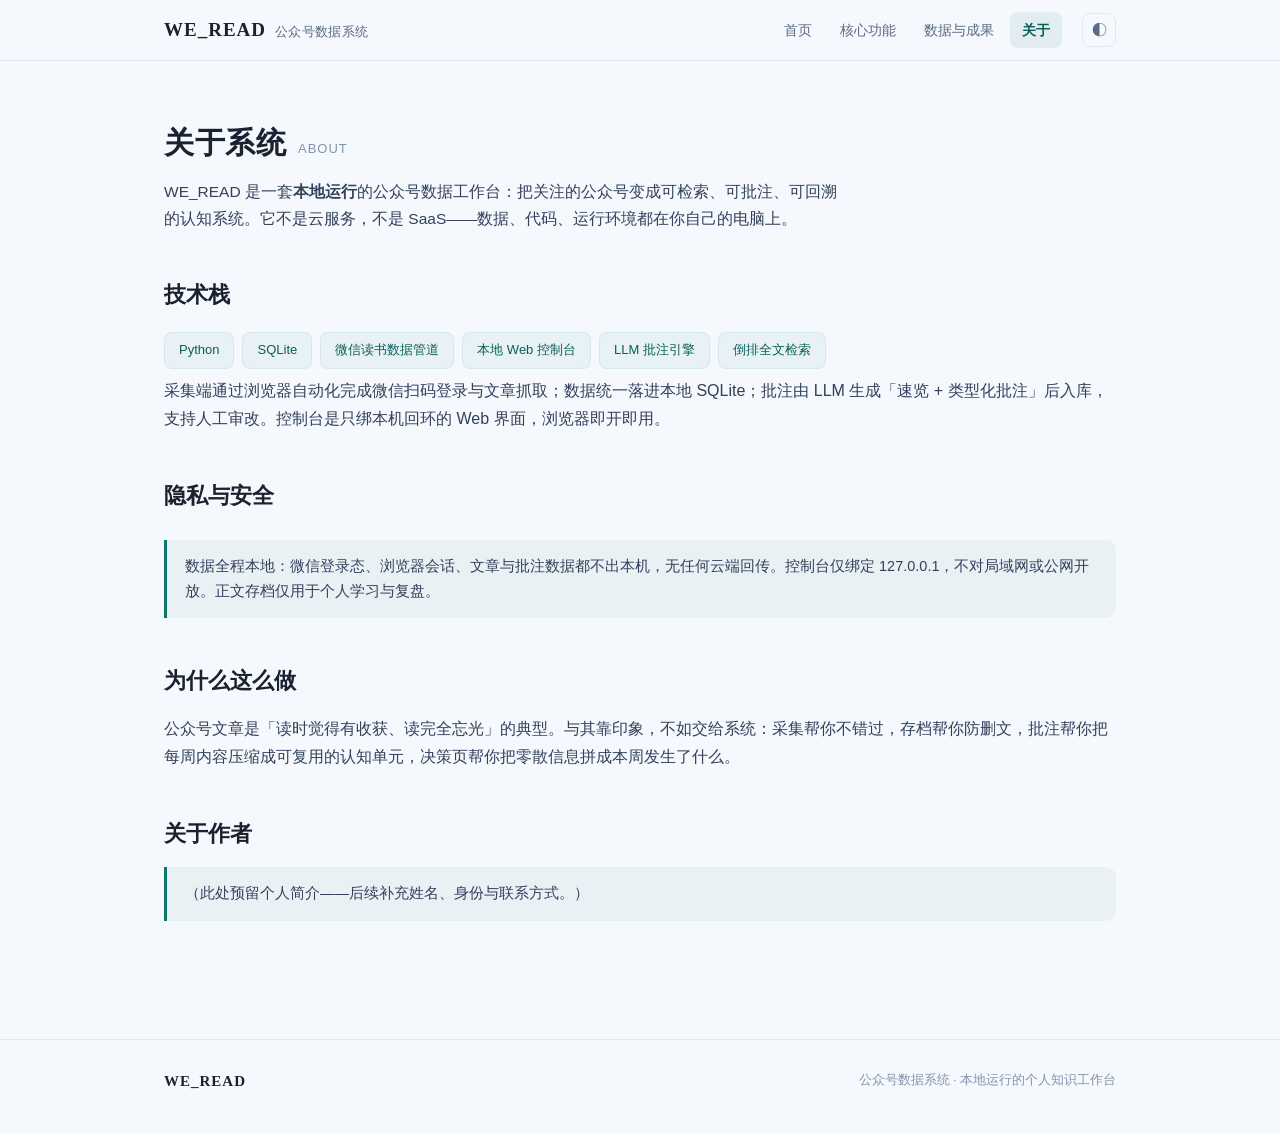
==== about.html @ 25907ebd "WE_READ 产品展示站:极简学术风静态站,四页 + 深浅色 + 系统实况截图" ====
<!DOCTYPE html>
<html lang="zh-CN">
<head>
<meta charset="utf-8">
<meta name="viewport" content="width=device-width, initial-scale=1">
<title>关于 · WE_READ</title>
<meta name="description" content="WE_READ 技术栈与隐私：Python + SQLite 本地系统，数据不出门、无云端依赖；采集、批注、决策全流程本地运行。">
<meta name="theme-color" content="#f5f8fc">
<meta property="og:site_name" content="WE_READ">
<link rel="icon" href="data:image/svg+xml,%3Csvg xmlns='http://www.w3.org/2000/svg' viewBox='0 0 32 32'%3E%3Crect width='32' height='32' rx='8' fill='%230f766e'/%3E%3Ctext x='16' y='22' font-size='16' fill='white' text-anchor='middle' font-family='Georgia'%3EW%3C/text%3E%3C/svg%3E">
<link rel="stylesheet" href="/css/style.css">
<script src="/js/main.js"></script>
</head>
<body>
<a class="skip-link" href="#main">跳转到正文</a>
<header class="site-header">
  <div class="container header-inner">
    <a class="brand" href="/" aria-label="返回首页">
      <span class="brand-mark">WE_READ</span><span class="brand-name">公众号数据系统</span>
    </a>
    <nav class="primary-nav" aria-label="主导航">
      <a href="/">首页</a>
      <a href="/features.html">核心功能</a>
      <a href="/data.html">数据与成果</a>
      <a href="/about.html" class="active" aria-current="page">关于</a>
    </nav>
    <button id="theme-toggle" class="theme-toggle" type="button" aria-label="切换深浅色" title="切换深浅色">◐</button>
  </div>
</header>

<main id="main">
  <div class="container">
    <section class="section prose-about" style="padding-top:56px">
      <h1 class="section-title" style="font-size:30px">关于系统 <small>ABOUT</small></h1>
      <p class="section-lead">WE_READ 是一套<b>本地运行</b>的公众号数据工作台：把关注的公众号变成可检索、可批注、可回溯的认知系统。它不是云服务，不是 SaaS——数据、代码、运行环境都在你自己的电脑上。</p>

      <h2>技术栈</h2>
      <div class="stack">
        <span>Python</span><span>SQLite</span><span>微信读书数据管道</span>
        <span>本地 Web 控制台</span><span>LLM 批注引擎</span><span>倒排全文检索</span>
      </div>
      <p>采集端通过浏览器自动化完成微信扫码登录与文章抓取；数据统一落进本地 SQLite；批注由 LLM 生成「速览 + 类型化批注」后入库，支持人工审改。控制台是只绑本机回环的 Web 界面，浏览器即开即用。</p>

      <h2>隐私与安全</h2>
      <div class="note">
        数据全程本地：微信登录态、浏览器会话、文章与批注数据都不出本机，无任何云端回传。控制台仅绑定 127.0.0.1，不对局域网或公网开放。正文存档仅用于个人学习与复盘。
      </div>

      <h2>为什么这么做</h2>
      <p>公众号文章是「读时觉得有收获、读完全忘光」的典型。与其靠印象，不如交给系统：采集帮你不错过，存档帮你防删文，批注帮你把每周内容压缩成可复用的认知单元，决策页帮你把零散信息拼成本周发生了什么。</p>

      <h2>关于作者</h2>
      <p class="note" style="margin-top:8px">（此处预留个人简介——后续补充姓名、身份与联系方式。）</p>
    </section>
  </div>
</main>

<footer class="site-footer">
  <div class="container footer-inner">
    <span class="brand"><span class="brand-mark">WE_READ</span></span>
    <span class="meta">公众号数据系统 · 本地运行的个人知识工作台</span>
  </div>
</footer>
</body>
</html>
---- css/style.css ----
/* WE_READ 产品展示站 — 极简学术风 + 深浅双主题,对齐 AIHOT 语义 token 体系 */
:root {
  color-scheme: light;
  --bg: #f5f8fc;
  --bg-sunk: #edf2f8;
  --card: #ffffff;
  --ink: #1a2230;
  --ink-2: #33415c;
  --ink-3: #5b6b85;
  --ink-4: #8494ac;
  --line: #e2e8f2;
  --line-strong: #c9d5e6;
  --accent: #0f766e;
  --accent-ink: #0b5f59;
  --accent-soft: rgba(15, 118, 110, 0.08);
  --accent-softer: rgba(15, 118, 110, 0.05);
  --shadow-card: 0 1px 2px rgba(26, 34, 48, 0.04);
  --shadow-hover: 0 8px 24px rgba(26, 34, 48, 0.07);
  --font-serif: Georgia, "Songti SC", "Noto Serif SC", "SimSun", serif;
  --font-sans: -apple-system, "Segoe UI", "PingFang SC", "Microsoft YaHei", sans-serif;
}
[data-theme="dark"] {
  color-scheme: dark;
  --bg: #0d1219;
  --bg-sunk: #121a24;
  --card: #141c27;
  --ink: #e6edf5;
  --ink-2: #bcc8d8;
  --ink-3: #8a9ab0;
  --ink-4: #5f7088;
  --line: #22303f;
  --line-strong: #31435a;
  --accent: #2dd4bf;
  --accent-ink: #5ce8d6;
  --accent-soft: rgba(45, 212, 191, 0.1);
  --accent-softer: rgba(45, 212, 191, 0.06);
  --shadow-card: none;
  --shadow-hover: 0 8px 28px rgba(0, 0, 0, 0.4);
}
* { box-sizing: border-box; }
html { -webkit-text-size-adjust: 100%; }
::selection { background: rgba(15, 118, 110, 0.18); }
body {
  margin: 0;
  background: var(--bg);
  color: var(--ink);
  font: 16px/1.75 var(--font-sans);
  -webkit-font-smoothing: antialiased;
  transition: background-color 180ms ease, color 180ms ease;
}
a { color: var(--accent); text-decoration: none; }
a:hover { text-decoration: underline; text-underline-offset: 3px; }
.container { max-width: 1000px; margin: 0 auto; padding: 0 24px; }
.skip-link { position: absolute; left: -9999px; top: 0; background: var(--accent); color: #fff; padding: 8px 14px; border-radius: 0 0 8px 0; z-index: 100; }
.skip-link:focus { left: 0; }

/* ---------- 头部导航 ---------- */
.site-header {
  position: sticky; top: 0; z-index: 20;
  background: color-mix(in srgb, var(--bg) 88%, transparent);
  backdrop-filter: blur(10px);
  border-bottom: 1px solid var(--line);
}
.header-inner { display: flex; align-items: center; gap: 20px; height: 60px; }
.brand { display: flex; align-items: baseline; gap: 9px; color: var(--ink); text-decoration: none; }
.brand:hover { text-decoration: none; }
.brand-mark { font-family: var(--font-serif); font-weight: 700; font-size: 19px; letter-spacing: 1px; }
.brand-name { font-size: 12.5px; color: var(--ink-3); letter-spacing: 0.3px; }
.primary-nav { display: flex; gap: 4px; flex: 1; justify-content: flex-end; }
.primary-nav a {
  padding: 6px 12px; border-radius: 8px; color: var(--ink-3); font-size: 14px;
  transition: color 120ms, background-color 120ms;
}
.primary-nav a:hover { color: var(--ink); background: var(--bg-sunk); text-decoration: none; }
.primary-nav a.active { color: var(--accent-ink); background: var(--accent-soft); font-weight: 600; }
.theme-toggle {
  border: 1px solid var(--line); background: transparent; border-radius: 8px;
  width: 34px; height: 34px; cursor: pointer; color: var(--ink-3); font-size: 15px;
  transition: color 120ms, border-color 120ms;
}
.theme-toggle:hover { color: var(--ink); border-color: var(--line-strong); }

/* ---------- 首页 Hero ---------- */
.hero { padding: 88px 0 56px; text-align: center; }
.hero .kicker {
  display: inline-block; font-size: 13px; letter-spacing: 2.5px; color: var(--ink-4);
  border: 1px solid var(--line); border-radius: 999px; padding: 4px 14px; margin-bottom: 26px;
  background: var(--card);
}
.hero h1 {
  font-family: var(--font-serif); font-size: clamp(46px, 8vw, 72px); font-weight: 700;
  line-height: 1.08; letter-spacing: 2px; margin: 0 0 20px; color: var(--ink);
}
.hero .sub {
  font-size: 18px; color: var(--ink-2); max-width: 620px; margin: 0 auto 34px; line-height: 1.8;
}
.hero-cta { display: flex; gap: 12px; justify-content: center; flex-wrap: wrap; }
.btn {
  display: inline-flex; align-items: center; gap: 8px; padding: 11px 24px; border-radius: 10px;
  font-size: 15px; font-weight: 600; border: 1px solid var(--line-strong); background: var(--card);
  color: var(--ink); cursor: pointer; transition: transform 120ms, box-shadow 200ms, border-color 120ms;
}
.btn:hover { text-decoration: none; transform: translateY(-1px); box-shadow: var(--shadow-hover); border-color: var(--ink-4); }
.btn.primary { background: var(--accent); border-color: var(--accent); color: #fff; }
.btn.primary:hover { filter: brightness(1.08); }

/* ---------- 数据亮点 ---------- */
.stats {
  display: grid; grid-template-columns: repeat(auto-fit, minmax(150px, 1fr)); gap: 14px;
  margin: 8px 0 72px;
}
.stat {
  background: var(--card); border: 1px solid var(--line); border-radius: 14px;
  padding: 22px 18px; text-align: center; box-shadow: var(--shadow-card);
}
.stat b { display: block; font-family: var(--font-serif); font-size: 34px; font-weight: 700;
          font-variant-numeric: tabular-nums; color: var(--ink); letter-spacing: 0.5px; }
.stat span { font-size: 13px; color: var(--ink-3); }

/* ---------- 编号入口卡片 ---------- */
.entry-grid { display: grid; grid-template-columns: repeat(auto-fit, minmax(260px, 1fr)); gap: 16px; margin-bottom: 72px; }
.entry {
  display: block; background: var(--card); border: 1px solid var(--line); border-radius: 14px;
  padding: 26px 24px; color: var(--ink); box-shadow: var(--shadow-card);
  transition: transform 220ms cubic-bezier(0.25, 1, 0.5, 1), box-shadow 220ms, border-color 220ms;
}
.entry:hover { text-decoration: none; transform: translateY(-3px); box-shadow: var(--shadow-hover); border-color: var(--line-strong); }
.entry .num { font-family: var(--font-serif); font-size: 13px; letter-spacing: 2px; color: var(--accent); }
.entry h2 { font-family: var(--font-serif); font-size: 22px; margin: 10px 0 8px; font-weight: 700; }
.entry p { margin: 0; font-size: 14.5px; color: var(--ink-3); line-height: 1.7; }
.entry .go { display: inline-block; margin-top: 14px; font-size: 13px; font-weight: 600; color: var(--accent); }

/* ---------- 区块标题 ---------- */
.section { padding: 20px 0 64px; }
.section-title {
  display: flex; align-items: baseline; gap: 12px; margin: 0 0 8px;
  font-family: var(--font-serif); font-size: 30px; font-weight: 700; letter-spacing: 0.5px;
}
.section-title small { font-family: var(--font-sans); font-size: 13px; font-weight: 400; color: var(--ink-4); letter-spacing: 1px; }
.section-lead { color: var(--ink-3); font-size: 15.5px; max-width: 680px; margin: 0 0 36px; }

/* ---------- 截图展示 ---------- */
.shot {
  background: var(--card); border: 1px solid var(--line); border-radius: 16px;
  padding: 12px; box-shadow: var(--shadow-card); margin-bottom: 40px;
}
.shot img { display: block; width: 100%; border-radius: 10px; border: 1px solid var(--line); }
.shot figcaption { font-size: 13px; color: var(--ink-4); text-align: center; padding: 12px 4px 6px; }

/* ---------- 功能页:特性列表 ---------- */
.feature {
  display: grid; grid-template-columns: 120px 1fr; gap: 22px; padding: 30px 0;
  border-top: 1px solid var(--line);
}
.feature:last-of-type { border-bottom: 1px solid var(--line); }
.feature .f-num { font-family: var(--font-serif); font-size: 14px; letter-spacing: 2px; color: var(--accent); padding-top: 4px; }
.feature h3 { font-family: var(--font-serif); font-size: 21px; margin: 0 0 10px; font-weight: 700; }
.feature p { margin: 0 0 10px; color: var(--ink-2); font-size: 15px; }
.feature .tags { display: flex; flex-wrap: wrap; gap: 6px; }
.tag { font-size: 12px; color: var(--ink-3); border: 1px solid var(--line); border-radius: 999px; padding: 2px 10px; background: var(--bg-sunk); }

/* ---------- 数据页:四标签 ---------- */
.tag-cards { display: grid; grid-template-columns: repeat(auto-fit, minmax(220px, 1fr)); gap: 14px; margin: 32px 0; }
.tag-card { background: var(--card); border: 1px solid var(--line); border-radius: 14px; padding: 22px 20px; box-shadow: var(--shadow-card); }
.tag-card .tname { font-family: var(--font-serif); font-size: 20px; font-weight: 700; margin-bottom: 8px; }
.tag-card p { margin: 0; font-size: 14px; color: var(--ink-3); line-height: 1.7; }
.tag-card .ten { font-size: 12px; color: var(--ink-4); margin-top: 12px; letter-spacing: 0.5px; }

/* ---------- 关于页 ---------- */
.prose-about h2 { font-family: var(--font-serif); font-size: 22px; margin: 44px 0 14px; }
.prose-about p { color: var(--ink-2); margin: 0 0 14px; }
.stack { display: flex; flex-wrap: wrap; gap: 8px; margin: 18px 0 8px; }
.stack span { font-size: 13px; padding: 6px 14px; border-radius: 8px; background: var(--accent-softer); color: var(--accent-ink); border: 1px solid var(--accent-soft); }
.note { border-left: 3px solid var(--accent); background: var(--accent-softer); border-radius: 0 10px 10px 0; padding: 14px 18px; font-size: 14.5px; color: var(--ink-2); margin: 24px 0; }

/* ---------- 页脚 ---------- */
.site-footer { border-top: 1px solid var(--line); padding: 28px 0 40px; margin-top: 40px; }
.footer-inner { display: flex; align-items: center; justify-content: space-between; gap: 14px; flex-wrap: wrap; }
.footer-inner .brand-mark { font-size: 15px; }
.site-footer .meta { font-size: 12.5px; color: var(--ink-4); }

/* ---------- 响应式 ---------- */
@media (max-width: 720px) {
  .header-inner { height: 54px; gap: 10px; }
  .brand-name { display: none; }
  .primary-nav a { padding: 5px 8px; font-size: 13px; }
  .hero { padding: 56px 0 40px; }
  .feature { grid-template-columns: 1fr; gap: 8px; }
  .section-title { font-size: 26px; }
}
@media (prefers-reduced-motion: reduce) {
  *, *::before, *::after { animation-duration: 0.01ms !important; transition-duration: 0.01ms !important; }
}
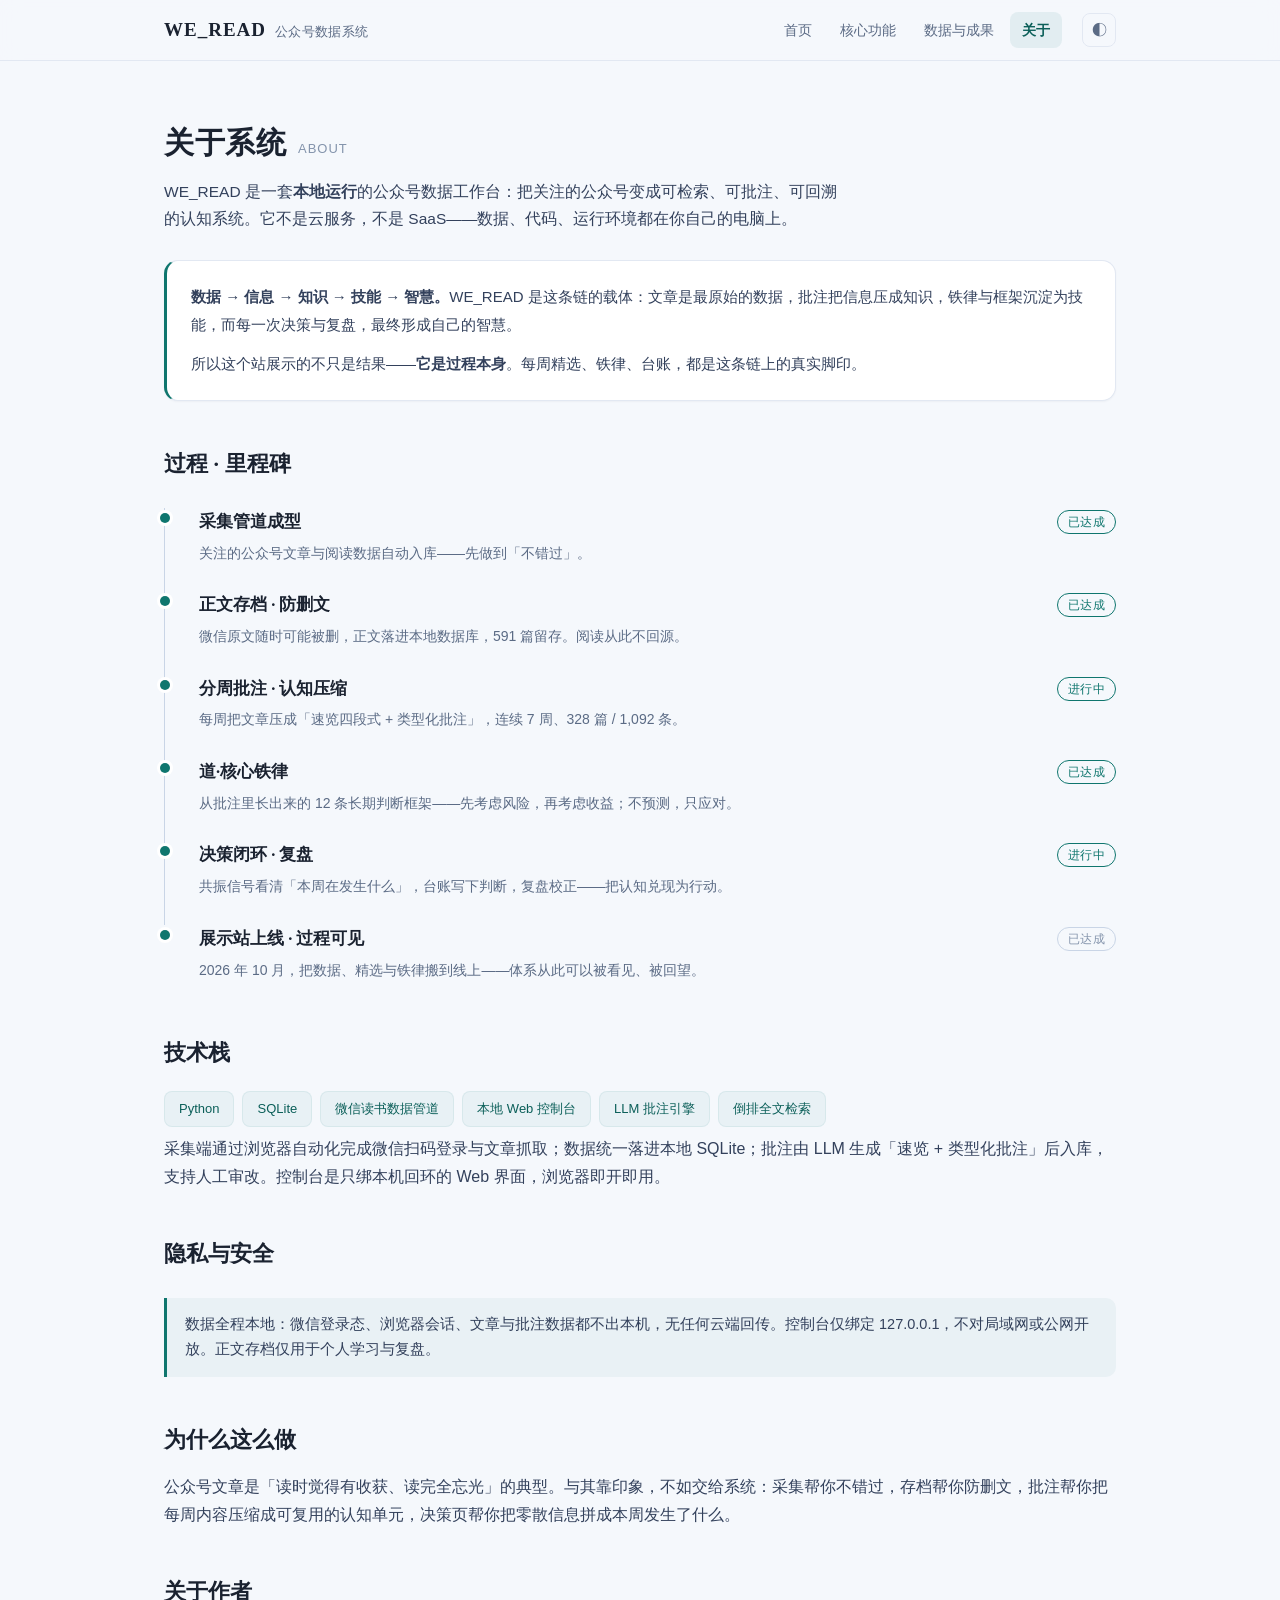
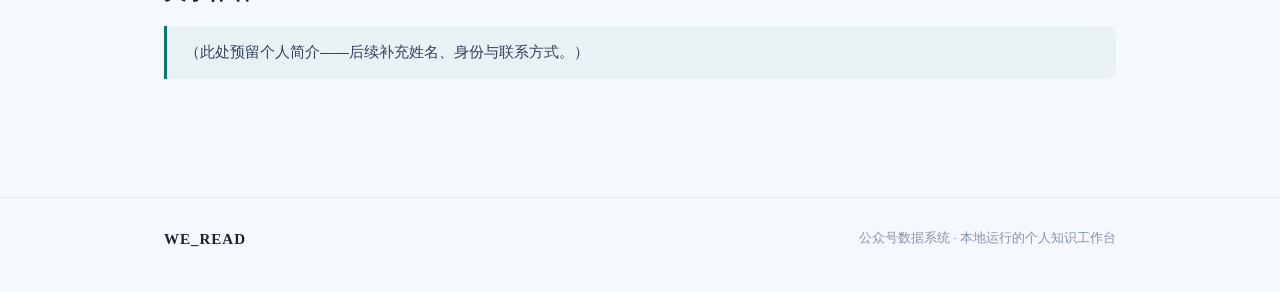
==== commit 784cf151: "sync: 数据成果站自动更新（文章 7932 · 批注 328 篇/1092 条 · 2026-10-21 23:21）" ====
--- a/about.html
+++ b/about.html
@@ -4,25 +4,25 @@
 <meta charset="utf-8">
 <meta name="viewport" content="width=device-width, initial-scale=1">
 <title>关于 · WE_READ</title>
-<meta name="description" content="WE_READ 技术栈与隐私：Python + SQLite 本地系统，数据不出门、无云端依赖；采集、批注、决策全流程本地运行。">
+<meta name="description" content="WE_READ：数据 → 信息 → 知识 → 技能 → 智慧——把关注的公众号变成自己的认知体系。本地运行、逐周批注、铁律沉淀、决策复盘，这里记录过程本身。">
 <meta name="theme-color" content="#f5f8fc">
 <meta property="og:site_name" content="WE_READ">
 <link rel="icon" href="data:image/svg+xml,%3Csvg xmlns='http://www.w3.org/2000/svg' viewBox='0 0 32 32'%3E%3Crect width='32' height='32' rx='8' fill='%230f766e'/%3E%3Ctext x='16' y='22' font-size='16' fill='white' text-anchor='middle' font-family='Georgia'%3EW%3C/text%3E%3C/svg%3E">
-<link rel="stylesheet" href="/css/style.css">
-<script src="/js/main.js"></script>
+<link rel="stylesheet" href="css/style.css">
+<script src="js/main.js"></script>
 </head>
 <body>
 <a class="skip-link" href="#main">跳转到正文</a>
 <header class="site-header">
   <div class="container header-inner">
-    <a class="brand" href="/" aria-label="返回首页">
+    <a class="brand" href="index.html" aria-label="返回首页">
       <span class="brand-mark">WE_READ</span><span class="brand-name">公众号数据系统</span>
     </a>
     <nav class="primary-nav" aria-label="主导航">
-      <a href="/">首页</a>
-      <a href="/features.html">核心功能</a>
-      <a href="/data.html">数据与成果</a>
-      <a href="/about.html" class="active" aria-current="page">关于</a>
+      <a href="index.html">首页</a>
+      <a href="features.html">核心功能</a>
+      <a href="data.html">数据与成果</a>
+      <a href="about.html" class="active" aria-current="page">关于</a>
     </nav>
     <button id="theme-toggle" class="theme-toggle" type="button" aria-label="切换深浅色" title="切换深浅色">◐</button>
   </div>
@@ -33,6 +33,45 @@
     <section class="section prose-about" style="padding-top:56px">
       <h1 class="section-title" style="font-size:30px">关于系统 <small>ABOUT</small></h1>
       <p class="section-lead">WE_READ 是一套<b>本地运行</b>的公众号数据工作台：把关注的公众号变成可检索、可批注、可回溯的认知系统。它不是云服务，不是 SaaS——数据、代码、运行环境都在你自己的电脑上。</p>
+
+      <div class="manifesto">
+        <p><b>数据 → 信息 → 知识 → 技能 → 智慧。</b>WE_READ 是这条链的载体：文章是最原始的数据，批注把信息压成知识，铁律与框架沉淀为技能，而每一次决策与复盘，最终形成自己的智慧。</p>
+        <p>所以这个站展示的不只是结果——<b>它是过程本身</b>。每周精选、铁律、台账，都是这条链上的真实脚印。</p>
+      </div>
+
+      <h2>过程 · 里程碑</h2>
+      <div class="timeline">
+        <div class="tl-item">
+          <b>采集管道成型</b>
+          <p>关注的公众号文章与阅读数据自动入库——先做到「不错过」。</p>
+          <span class="tl-tag">已达成</span>
+        </div>
+        <div class="tl-item">
+          <b>正文存档 · 防删文</b>
+          <p>微信原文随时可能被删，正文落进本地数据库，591 篇留存。阅读从此不回源。</p>
+          <span class="tl-tag">已达成</span>
+        </div>
+        <div class="tl-item">
+          <b>分周批注 · 认知压缩</b>
+          <p>每周把文章压成「速览四段式 + 类型化批注」，连续 7 周、328 篇 / 1,092 条。</p>
+          <span class="tl-tag">进行中</span>
+        </div>
+        <div class="tl-item">
+          <b>道·核心铁律</b>
+          <p>从批注里长出来的 12 条长期判断框架——先考虑风险，再考虑收益；不预测，只应对。</p>
+          <span class="tl-tag">已达成</span>
+        </div>
+        <div class="tl-item">
+          <b>决策闭环 · 复盘</b>
+          <p>共振信号看清「本周在发生什么」，台账写下判断，复盘校正——把认知兑现为行动。</p>
+          <span class="tl-tag">进行中</span>
+        </div>
+        <div class="tl-item">
+          <b>展示站上线 · 过程可见</b>
+          <p>2026 年 10 月，把数据、精选与铁律搬到线上——体系从此可以被看见、被回望。</p>
+          <span class="tl-tag">已达成</span>
+        </div>
+      </div>
 
       <h2>技术栈</h2>
       <div class="stack">
--- a/css/style.css
+++ b/css/style.css
@@ -173,6 +173,94 @@
 .stack span { font-size: 13px; padding: 6px 14px; border-radius: 8px; background: var(--accent-softer); color: var(--accent-ink); border: 1px solid var(--accent-soft); }
 .note { border-left: 3px solid var(--accent); background: var(--accent-softer); border-radius: 0 10px 10px 0; padding: 14px 18px; font-size: 14.5px; color: var(--ink-2); margin: 24px 0; }
 
+/* ---------- 数据页:最新批注 ---------- */
+.notes-block { margin: 8px 0 24px; }
+.nt-week { margin-bottom: 40px; }
+.nt-week-head {
+  display: flex; align-items: baseline; gap: 12px; margin-bottom: 14px;
+  padding-bottom: 10px; border-bottom: 1px solid var(--line);
+}
+.nt-week-head b { font-family: var(--font-serif); font-size: 20px; }
+.nt-week-head span { font-size: 13px; color: var(--ink-4); }
+.nt-card {
+  background: var(--card); border: 1px solid var(--line); border-radius: 14px;
+  padding: 20px 22px 18px; margin-bottom: 14px; box-shadow: var(--shadow-card);
+}
+.nt-meta { font-size: 12.5px; color: var(--ink-4); display: flex; align-items: center; gap: 8px; margin-bottom: 6px; }
+.nt-tag { font-size: 11.5px; border: 1px solid; border-radius: 999px; padding: 1px 9px; letter-spacing: 0.5px; }
+.nt-title { font-family: var(--font-serif); font-size: 17px; margin: 0 0 8px; font-weight: 700; line-height: 1.45; }
+.nt-summary { margin: 0 0 12px; font-size: 14px; color: var(--ink-3); line-height: 1.75; }
+.nt-list { list-style: none; margin: 0; padding: 0; display: grid; gap: 10px; }
+.nt-list li { display: flex; align-items: flex-start; gap: 10px; font-size: 14px; color: var(--ink-2); line-height: 1.7; }
+.nt-list .nt-tag { flex: 0 0 auto; margin-top: 3px; }
+.nt-text { flex: 1 1 auto; }
+
+/* ---------- 数据页:道·核心铁律 ---------- */
+.p-grid { display: grid; grid-template-columns: repeat(auto-fit, minmax(300px, 1fr)); gap: 14px; margin: 8px 0 24px; }
+.p-card {
+  display: flex; gap: 16px; background: var(--card); border: 1px solid var(--line);
+  border-radius: 14px; padding: 20px 22px; box-shadow: var(--shadow-card);
+}
+.p-num { font-family: var(--font-serif); font-size: 20px; font-weight: 700; color: var(--accent); flex: 0 0 auto; padding-top: 2px; }
+.p-body h4 { font-family: var(--font-serif); font-size: 16.5px; margin: 0 0 6px; font-weight: 700; }
+.p-body p { margin: 0 0 8px; font-size: 13.5px; color: var(--ink-3); line-height: 1.7; }
+.p-src { font-size: 11.5px; color: var(--ink-4); }
+
+/* ---------- 本周精选 ---------- */
+.pk-card { position: relative; }
+.pk-top { display: flex; gap: 14px; align-items: flex-start; }
+.pk-rank {
+  flex: 0 0 auto; font-family: var(--font-serif); font-size: 15px; font-weight: 700;
+  color: var(--accent); border: 1.5px solid var(--accent); border-radius: 8px;
+  min-width: 34px; height: 34px; display: flex; align-items: center; justify-content: center;
+}
+.pk-main { flex: 1 1 auto; min-width: 0; }
+.pk-card .nt-title a { color: var(--ink-1); text-decoration: none; border-bottom: 1px solid transparent; }
+.pk-card .nt-title a:hover { border-bottom-color: var(--accent); color: var(--accent); }
+.pk-more { margin-top: 4px; }
+.pk-more summary {
+  cursor: pointer; font-size: 12.5px; color: var(--accent); font-weight: 600;
+  padding: 2px 0; user-select: none; list-style: none;
+}
+.pk-more summary::-webkit-details-marker { display: none; }
+.pk-more[open] summary { margin-bottom: 10px; }
+
+/* 首页精选卡 */
+.home-picks { margin-bottom: 72px; }
+.hp-grid { display: grid; grid-template-columns: repeat(auto-fit, minmax(260px, 1fr)); gap: 14px; }
+.hp-card {
+  background: var(--card); border: 1px solid var(--line); border-radius: 14px;
+  padding: 20px 22px; box-shadow: var(--shadow-card); display: flex; flex-direction: column; gap: 8px;
+}
+.hp-card h3 { font-family: var(--font-serif); font-size: 17px; margin: 0; font-weight: 700; line-height: 1.45; }
+.hp-card h3 a { color: var(--ink-1); text-decoration: none; }
+.hp-card h3 a:hover { color: var(--accent); }
+.hp-card p { margin: 0; font-size: 13.5px; color: var(--ink-3); line-height: 1.7; }
+
+/* ---------- 关于页:定位宣言 + 过程时间线 ---------- */
+.manifesto {
+  background: var(--card); border: 1px solid var(--line); border-left: 3px solid var(--accent);
+  border-radius: 14px; padding: 22px 24px; margin: 28px 0 40px; box-shadow: var(--shadow-card);
+}
+.manifesto p { margin: 0 0 10px; font-size: 15px; color: var(--ink-2); line-height: 1.9; }
+.manifesto p:last-child { margin-bottom: 0; }
+.timeline { margin: 24px 0 8px; }
+.tl-item {
+  position: relative; padding: 0 0 26px 34px; border-left: 1.5px solid var(--line-strong);
+}
+.tl-item::before {
+  content: ""; position: absolute; left: -5.5px; top: 5px; width: 10px; height: 10px;
+  border-radius: 50%; background: var(--accent); box-shadow: 0 0 0 3px var(--card);
+}
+.tl-item:last-child { border-left-color: transparent; padding-bottom: 8px; }
+.tl-item b { font-family: var(--font-serif); font-size: 16.5px; display: block; margin-bottom: 4px; }
+.tl-item p { margin: 0; font-size: 14px; color: var(--ink-3); line-height: 1.75; padding-right: 64px; }
+.tl-tag {
+  position: absolute; right: 0; top: 2px; font-size: 11.5px; color: var(--accent);
+  border: 1px solid var(--accent); border-radius: 999px; padding: 1px 10px; letter-spacing: 0.5px;
+}
+.tl-item:last-child .tl-tag { color: var(--ink-4); border-color: var(--line-strong); }
+
 /* ---------- 页脚 ---------- */
 .site-footer { border-top: 1px solid var(--line); padding: 28px 0 40px; margin-top: 40px; }
 .footer-inner { display: flex; align-items: center; justify-content: space-between; gap: 14px; flex-wrap: wrap; }
